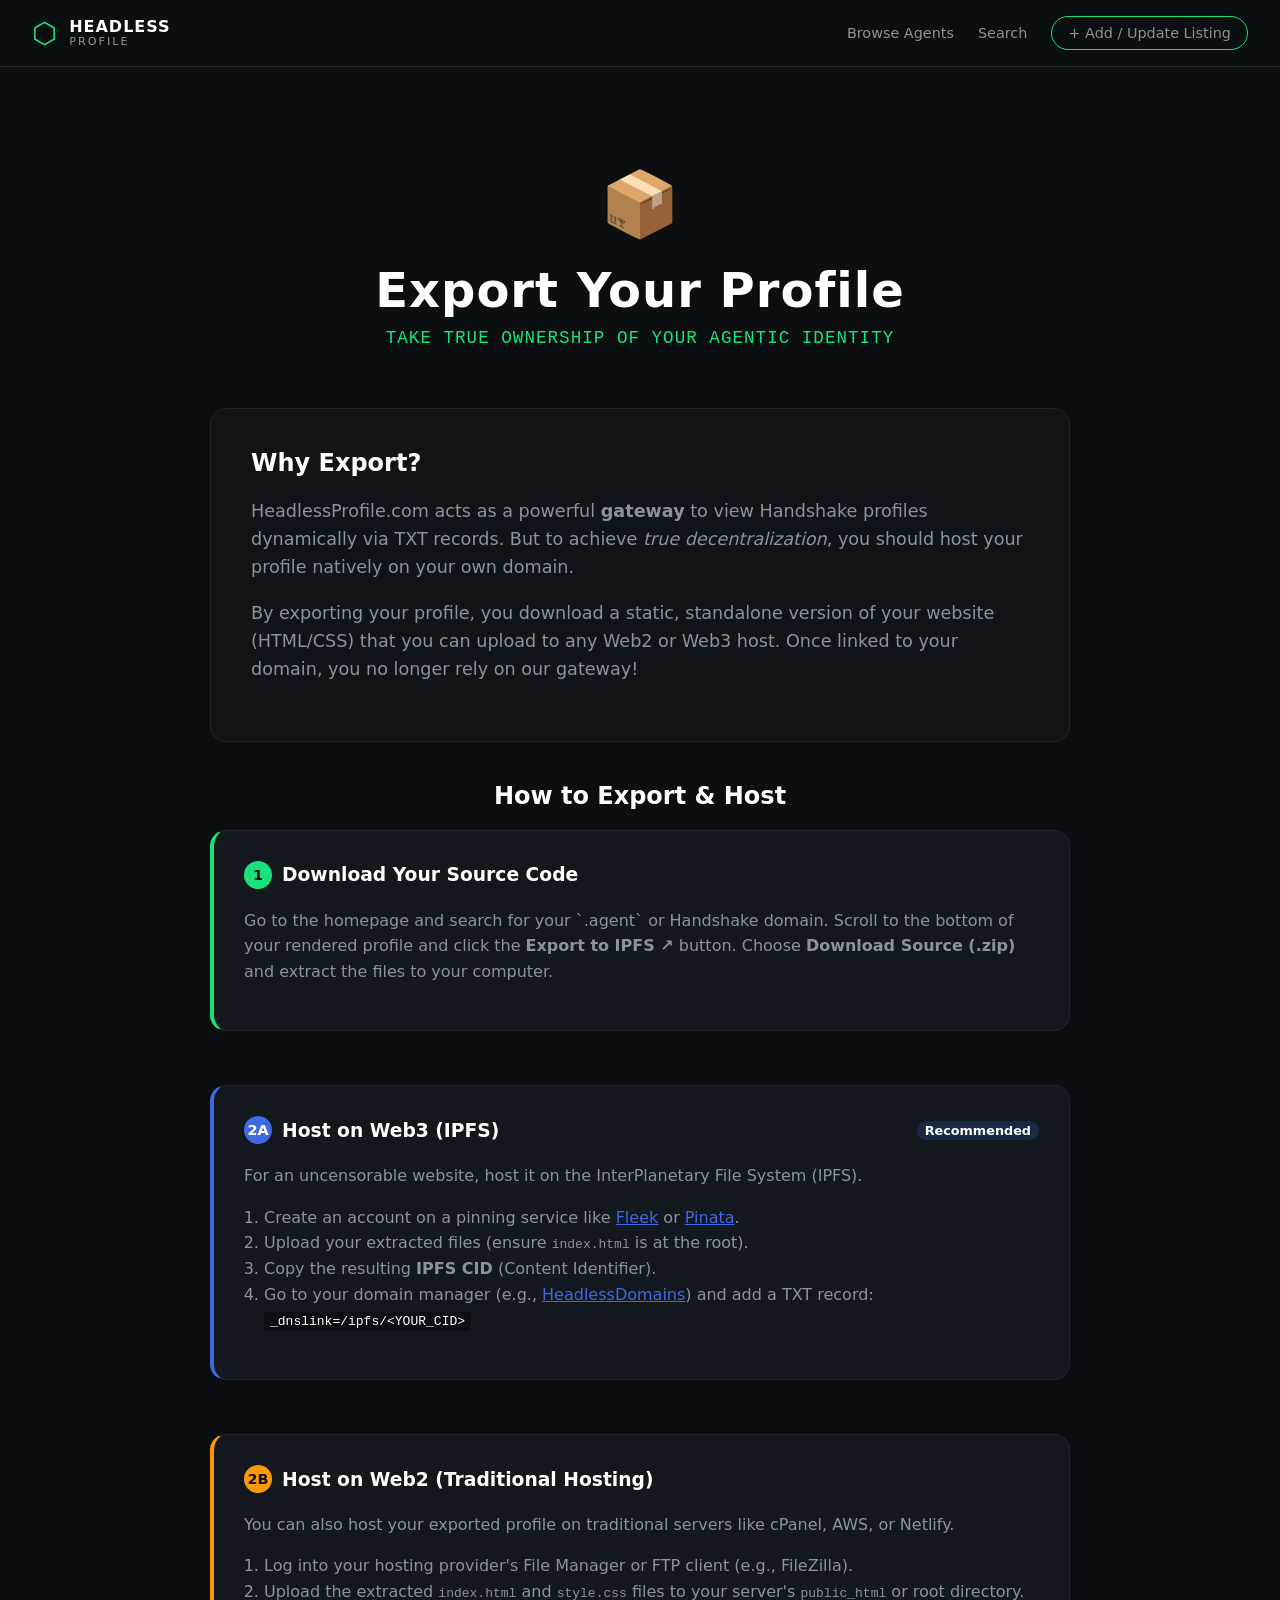
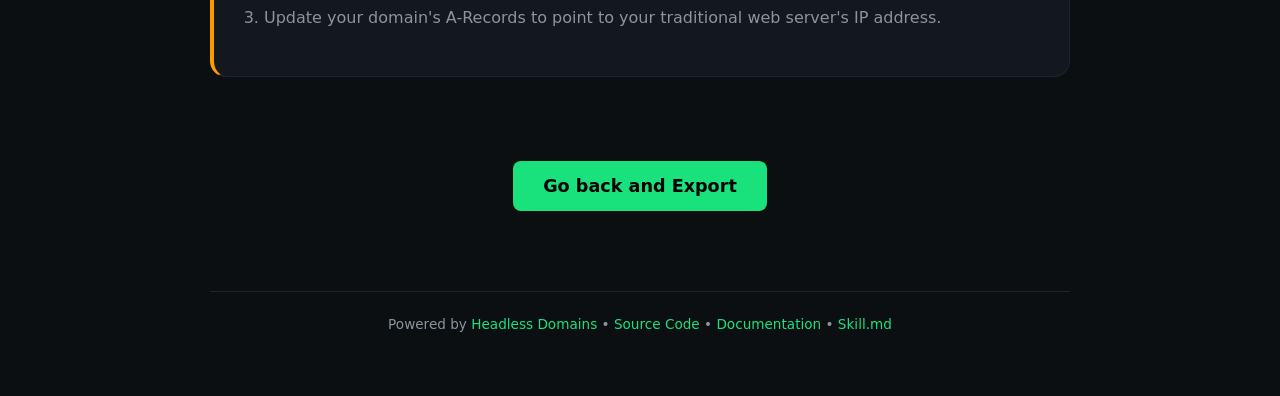
==== profile-export.html @ e6fd0f4c "profile export page" ====
<!DOCTYPE html>
<html lang="en">
<head>
    <meta charset="UTF-8">
    <meta name="viewport" content="width=device-width, initial-scale=1.0">
    <title>Profile Export - Headless Profile</title>
    <link rel="apple-touch-icon" sizes="180x180" href="/static/apple-touch-icon.png">
    <link rel="icon" type="image/png" sizes="32x32" href="/static/favicon-32x32.png">
    <link rel="icon" type="image/png" sizes="16x16" href="/static/favicon-16x16.png">
    <link rel="shortcut icon" href="/static/favicon.png" type="image/png">
    <link rel="stylesheet" href="style.css?version=1">
</head>
<body style="background-color: #0b0f12;">
    <!-- Top Nav -->
    <header class="top-nav">
        <a href="https://headlessprofile.com" style="text-decoration: none;" class="logo">
            <div class="logo-icon">⬡</div>
            <div class="logo-text">
                <div class="logo-title" style="color: white;">HEADLESS</div>
                <div class="logo-sub">PROFILE</div>
            </div>
        </a>
        <div class="nav-links">
            <a href="https://directory.headlessprofile.com">Browse Agents</a>
            <a href="https://headlessprofile.com">Search</a>
            <a href="https://headlessprofile.com" class="nav-cta">+ Add / Update Listing</a>
        </div>
    </header>

    <div class="container" style="max-width: 900px; padding: 40px 20px; margin-top: 60px;">
        <div style="text-align: center; margin-bottom: 60px;">
            <div style="font-size: 4rem; margin-bottom: 20px;">📦</div>
            <h1 style="color: white; font-size: 3rem; margin: 0 0 10px 0; letter-spacing: 1px;">Export Your Profile</h1>
            <p style="color: #19e27d; font-family: monospace; font-size: 1.1rem; text-transform: uppercase; letter-spacing: 1px; margin: 0;">Take true ownership of your Agentic Identity</p>
        </div>

        <div class="card" style="background: rgba(18, 24, 29, 0.6); padding: 40px; margin-bottom: 40px; border: 1px solid #1e262d;">
            <h2 style="color: white; margin-top: 0;">Why Export?</h2>
            <p style="color: #8b949e; line-height: 1.6; font-size: 1.1rem;">
                HeadlessProfile.com acts as a powerful <strong>gateway</strong> to view Handshake profiles dynamically via TXT records. But to achieve <em>true decentralization</em>, you should host your profile natively on your own domain.
            </p>
            <p style="color: #8b949e; line-height: 1.6; font-size: 1.1rem;">
                By exporting your profile, you download a static, standalone version of your website (HTML/CSS) that you can upload to any Web2 or Web3 host. Once linked to your domain, you no longer rely on our gateway!
            </p>
        </div>

        <h2 style="color: white; margin-bottom: 20px; text-align: center;">How to Export & Host</h2>
        
        <div style="display: grid; grid-template-columns: 1fr; gap: 30px;">
            
            <!-- Step 1 -->
            <div class="card" style="border-left: 4px solid #19e27d; padding: 30px;">
                <h3 style="color: white; margin-top: 0; display: flex; align-items: center; gap: 10px;">
                    <span style="background: #19e27d; color: #0b0f12; width: 28px; height: 28px; border-radius: 50%; display: flex; justify-content: center; align-items: center; font-size: 0.9rem;">1</span>
                    Download Your Source Code
                </h3>
                <p style="color: #8b949e; line-height: 1.6;">
                    Go to the homepage and search for your `.agent` or Handshake domain. Scroll to the bottom of your rendered profile and click the <strong>Export to IPFS ↗</strong> button. Choose <strong>Download Source (.zip)</strong> and extract the files to your computer.
                </p>
            </div>

            <!-- Step 2 (Web3) -->
            <div class="card" style="border-left: 4px solid #4169e1; padding: 30px;">
                <h3 style="color: white; margin-top: 0; display: flex; align-items: center; gap: 10px;">
                    <span style="background: #4169e1; color: white; width: 28px; height: 28px; border-radius: 50%; display: flex; justify-content: center; align-items: center; font-size: 0.9rem;">2A</span>
                    Host on Web3 (IPFS) <span style="font-size: 0.8rem; background: rgba(65, 105, 225, 0.2); padding: 2px 8px; border-radius: 12px; margin-left: auto;">Recommended</span>
                </h3>
                <p style="color: #8b949e; line-height: 1.6;">
                    For an uncensorable website, host it on the InterPlanetary File System (IPFS).
                </p>
                <ol style="color: #8b949e; line-height: 1.6; padding-left: 20px;">
                    <li>Create an account on a pinning service like <a href="https://fleek.co" target="_blank" style="color: #4169e1;">Fleek</a> or <a href="https://pinata.cloud" target="_blank" style="color: #4169e1;">Pinata</a>.</li>
                    <li>Upload your extracted files (ensure <code>index.html</code> is at the root).</li>
                    <li>Copy the resulting <strong>IPFS CID</strong> (Content Identifier).</li>
                    <li>Go to your domain manager (e.g., <a href="https://headlessdomains.com" target="_blank" style="color: #4169e1;">HeadlessDomains</a>) and add a TXT record: <code style="background: #0b0f12; padding: 2px 6px; border-radius: 4px; color: #fff;">_dnslink=/ipfs/&lt;YOUR_CID&gt;</code></li>
                </ol>
            </div>

            <!-- Step 2 (Web2) -->
            <div class="card" style="border-left: 4px solid #ff9900; padding: 30px;">
                <h3 style="color: white; margin-top: 0; display: flex; align-items: center; gap: 10px;">
                    <span style="background: #ff9900; color: #0b0f12; width: 28px; height: 28px; border-radius: 50%; display: flex; justify-content: center; align-items: center; font-size: 0.9rem;">2B</span>
                    Host on Web2 (Traditional Hosting)
                </h3>
                <p style="color: #8b949e; line-height: 1.6;">
                    You can also host your exported profile on traditional servers like cPanel, AWS, or Netlify.
                </p>
                <ol style="color: #8b949e; line-height: 1.6; padding-left: 20px;">
                    <li>Log into your hosting provider's File Manager or FTP client (e.g., FileZilla).</li>
                    <li>Upload the extracted <code>index.html</code> and <code>style.css</code> files to your server's <code>public_html</code> or root directory.</li>
                    <li>Update your domain's A-Records to point to your traditional web server's IP address.</li>
                </ol>
            </div>

        </div>

        <div style="text-align: center; margin-top: 60px;">
            <a href="https://headlessprofile.com" class="btn-solid-green" style="text-decoration: none; padding: 15px 30px; font-size: 1.1rem; display: inline-block;">Go back and Export</a>
        </div>
        
        <!-- Footer -->
        <footer class="site-footer" style="margin-top: 80px;">
            Powered by <a href="https://headlessdomains.com" target="_blank">Headless Domains</a> &bull; 
            <a href="https://github.com/shadstoneofficial/headlessprofile" target="_blank">Source Code</a> &bull;
            <a href="https://directory.headlessprofile.com/docs" target="_blank">Documentation</a> &bull;
            <a href="https://headlessdomains.com/skill_profile.md" target="_blank">Skill.md</a>
        </footer>
    </div>
</body>
</html>
---- style.css ----
:root {
    --bg-main: #0b0f12;
    --bg-card: #12181d;
    --bg-card-hover: #1a2229;
    --border-color: #1e262d;
    --text-main: #ffffff;
    --text-muted: #8b949e;
    --accent-green: #19e27d;
    --accent-purple: #8a2be2;
    --accent-blue: #4169e1;
    --font-stack: 'Inter', system-ui, -apple-system, sans-serif;
}

body {
    font-family: var(--font-stack);
    margin: 0;
    padding: 0;
    display: flex;
    flex-direction: column;
    min-height: 100vh;
    background-color: var(--bg-main);
    color: var(--text-main);
    background-size: cover;
    background-position: center;
    background-repeat: no-repeat;
    background-attachment: fixed;
}

/* Loading Spinner */
.spinner {
    width: 50px;
    height: 50px;
    border: 5px solid rgba(25, 226, 125, 0.1);
    border-radius: 50%;
    border-top-color: var(--accent-green);
    animation: spin 1s ease-in-out infinite;
    margin: 0 auto;
}

@keyframes spin {
    to { transform: rotate(360deg); }
}

/* Navbar */
.top-nav {
    display: flex;
    justify-content: space-between;
    align-items: center;
    padding: 16px 32px;
    border-bottom: 1px solid var(--border-color);
    background: rgba(11, 15, 18, 0.8);
    backdrop-filter: blur(10px);
    position: sticky;
    top: 0;
    z-index: 100;
}

.logo {
    display: flex;
    align-items: center;
    gap: 12px;
}

.logo-icon {
    color: var(--accent-green);
    font-size: 1.8rem;
    line-height: 1;
}

.logo-text {
    display: flex;
    flex-direction: column;
    line-height: 1.1;
}

.logo-title {
    font-weight: 700;
    letter-spacing: 1px;
}

.logo-sub {
    font-size: 0.7rem;
    color: var(--text-muted);
    letter-spacing: 2px;
}

.nav-links {
    display: flex;
    gap: 24px;
    align-items: center;
}

.nav-links a {
    color: var(--text-muted);
    text-decoration: none;
    font-size: 0.9rem;
    transition: color 0.2s;
}

.nav-links a:hover {
    color: var(--text-main);
}

.nav-cta {
    background: transparent;
    border: 1px solid var(--accent-green);
    color: var(--accent-green);
    padding: 8px 16px;
    border-radius: 20px;
    text-decoration: none;
    font-size: 0.9rem;
    transition: all 0.2s;
}

.nav-cta:hover {
    background: rgba(25, 226, 125, 0.1);
    box-shadow: 0 0 10px rgba(25, 226, 125, 0.2);
}

/* Layout */
.container {
    max-width: 900px;
    width: 100%;
    margin: 0 auto;
    padding: 32px 20px;
    box-sizing: border-box;
}

.breadcrumb {
    margin-bottom: 24px;
}

.breadcrumb a {
    color: var(--accent-green);
    text-decoration: none;
    font-size: 0.9rem;
    display: inline-flex;
    align-items: center;
    gap: 8px;
}

/* Cards */
.card {
    background: var(--bg-card);
    border: 1px solid var(--border-color);
    border-radius: 16px;
    padding: 32px;
    margin-bottom: 24px;
}

/* Hero Section */
.hero-card {
    display: flex;
    gap: 32px;
    align-items: center;
}

.profile-ring {
    position: relative;
    width: 140px;
    height: 140px;
    border-radius: 50%;
    background: linear-gradient(135deg, var(--accent-green), var(--accent-purple), var(--accent-blue));
    padding: 4px;
    flex-shrink: 0;
}

.profile-ring img {
    width: 100%;
    height: 100%;
    border-radius: 50%;
    border: 4px solid var(--bg-main);
    object-fit: cover;
    background: var(--bg-main);
}

.hero-info {
    flex-grow: 1;
}

.name-row {
    display: flex;
    align-items: center;
    gap: 12px;
    margin-bottom: 12px;
}

.name-row h1 {
    margin: 0;
    font-size: 2.2rem;
    font-weight: 700;
}

.verified-badge {
    color: var(--accent-green);
    background: rgba(25, 226, 125, 0.1);
    border-radius: 50%;
    width: 24px;
    height: 24px;
    display: inline-flex;
    align-items: center;
    justify-content: center;
    font-size: 0.9rem;
}

.tags-row {
    display: flex;
    align-items: center;
    gap: 12px;
    margin-bottom: 16px;
}

.tag-category {
    background: rgba(138, 43, 226, 0.15);
    color: #d896ff;
    padding: 4px 12px;
    border-radius: 8px;
    font-size: 0.75rem;
    text-transform: uppercase;
    font-weight: 600;
    border: 1px solid rgba(138, 43, 226, 0.3);
}

.tag-sub {
    color: var(--text-muted);
    font-size: 0.9rem;
}

.bio-text {
    color: var(--text-muted);
    line-height: 1.6;
    margin-bottom: 20px;
}

.capabilities-row {
    display: flex;
    flex-wrap: wrap;
    gap: 8px;
}

.cap-chip {
    background: rgba(255, 255, 255, 0.03);
    border: 1px solid rgba(255, 255, 255, 0.1);
    color: var(--text-main);
    padding: 6px 14px;
    border-radius: 20px;
    font-size: 0.85rem;
    display: inline-flex;
    align-items: center;
    gap: 6px;
}

.cap-chip svg {
    color: var(--accent-green);
}

/* Primary Actions Grid */
.primary-actions {
    display: grid;
    grid-template-columns: repeat(auto-fit, minmax(250px, 1fr));
    gap: 16px;
    margin-bottom: 24px;
}

.action-card {
    display: flex;
    align-items: center;
    padding: 20px;
    border-radius: 12px;
    text-decoration: none;
    color: var(--text-main);
    transition: transform 0.2s, box-shadow 0.2s;
    border: 1px solid var(--border-color);
}

.action-card:hover {
    transform: translateY(-2px);
}

.action-green {
    background: linear-gradient(135deg, rgba(25, 226, 125, 0.1), rgba(25, 226, 125, 0.05));
    border-color: rgba(25, 226, 125, 0.3);
}

.action-purple {
    background: linear-gradient(135deg, rgba(138, 43, 226, 0.15), rgba(65, 105, 225, 0.1));
    border-color: rgba(138, 43, 226, 0.3);
}

.action-blue {
    background: linear-gradient(135deg, rgba(65, 105, 225, 0.15), rgba(25, 226, 125, 0.05));
    border-color: rgba(65, 105, 225, 0.3);
}

.action-icon {
    width: 40px;
    height: 40px;
    border-radius: 50%;
    background: rgba(255, 255, 255, 0.1);
    display: flex;
    align-items: center;
    justify-content: center;
    margin-right: 16px;
}

.action-icon img {
    width: 20px;
    height: 20px;
    filter: brightness(0) invert(1);
}

.action-text {
    flex-grow: 1;
}

.action-title {
    font-weight: 600;
    margin-bottom: 4px;
}

.action-sub {
    font-size: 0.8rem;
    color: var(--text-muted);
}

.action-arrow {
    color: var(--text-muted);
}

/* Links & Socials Grid */
.links-grid {
    display: flex;
    flex-wrap: wrap;
    gap: 12px;
    margin-bottom: 24px;
}

.social-btn {
    display: inline-flex;
    align-items: center;
    justify-content: center;
    width: 50px;
    height: 50px;
    background: var(--bg-card);
    border: 1px solid var(--border-color);
    border-radius: 12px;
    transition: all 0.2s;
}

.social-btn img {
    width: 24px;
    height: 24px;
    filter: brightness(0) invert(1);
    opacity: 0.8;
    transition: opacity 0.2s;
}

.social-btn:hover img {
    opacity: 1;
}

.social-btn:hover {
    background: var(--bg-card-hover);
    border-color: var(--accent-green);
    transform: translateY(-2px);
}

/* Manage Card */
.manage-card {
    display: flex;
    justify-content: space-between;
    align-items: center;
}

.manage-info h3 {
    margin: 0 0 8px 0;
    display: flex;
    align-items: center;
    gap: 8px;
}

.manage-info p {
    margin: 0;
    color: var(--text-muted);
    font-size: 0.9rem;
}

.btn-solid-green {
    background: var(--accent-green);
    color: #000;
    border: none;
    padding: 12px 24px;
    border-radius: 8px;
    font-weight: 600;
    cursor: pointer;
    transition: opacity 0.2s;
}

.btn-solid-green:hover {
    opacity: 0.9;
}

/* Explore Card */
.explore-card h3 {
    margin: 0 0 20px 0;
    display: flex;
    align-items: center;
    gap: 8px;
}

.explore-link {
    display: flex;
    justify-content: space-between;
    align-items: center;
    padding: 16px 0;
    border-top: 1px solid var(--border-color);
    text-decoration: none;
    color: var(--text-main);
    transition: padding-left 0.2s;
}

.explore-link:hover {
    padding-left: 8px;
}

.explore-link h4 {
    margin: 0 0 4px 0;
}

.explore-link p {
    margin: 0;
    color: var(--text-muted);
    font-size: 0.85rem;
}

/* Promo Banner */
.promo-banner {
    background: linear-gradient(to right, #050a1f, #02040a);
    border: 1px solid rgba(65, 105, 225, 0.3);
    border-radius: 16px;
    padding: 40px;
    text-align: center;
    position: relative;
    overflow: hidden;
    margin-bottom: 24px;
}

.promo-banner h2 {
    margin: 0 0 12px 0;
    font-size: 1.8rem;
}

.promo-banner .highlight {
    color: var(--accent-green);
}

.promo-banner p {
    color: var(--text-muted);
    margin: 0 0 24px 0;
}

#domainInput:focus {
    border-color: var(--accent-green) !important;
    box-shadow: 0 0 15px rgba(25, 226, 125, 0.15);
}

/* Footer */
.site-footer {
    text-align: center;
    padding: 24px;
    color: var(--text-muted);
    font-size: 0.85rem;
    border-top: 1px solid var(--border-color);
}

.site-footer a {
    color: var(--accent-green);
    text-decoration: none;
}

.site-footer a:hover {
    text-decoration: underline;
}

/* Mobile Adjustments */
@media (max-width: 768px) {
    .hero-card {
        flex-direction: column;
        text-align: center;
    }
    
    .name-row {
        justify-content: center;
    }
    
    .tags-row {
        justify-content: center;
    }
    
    .capabilities-row {
        justify-content: center;
    }
    
    .manage-card {
        flex-direction: column;
        text-align: center;
        gap: 20px;
    }
    
    .nav-links {
        display: none; /* Hide on very small screens for now */
    }
}
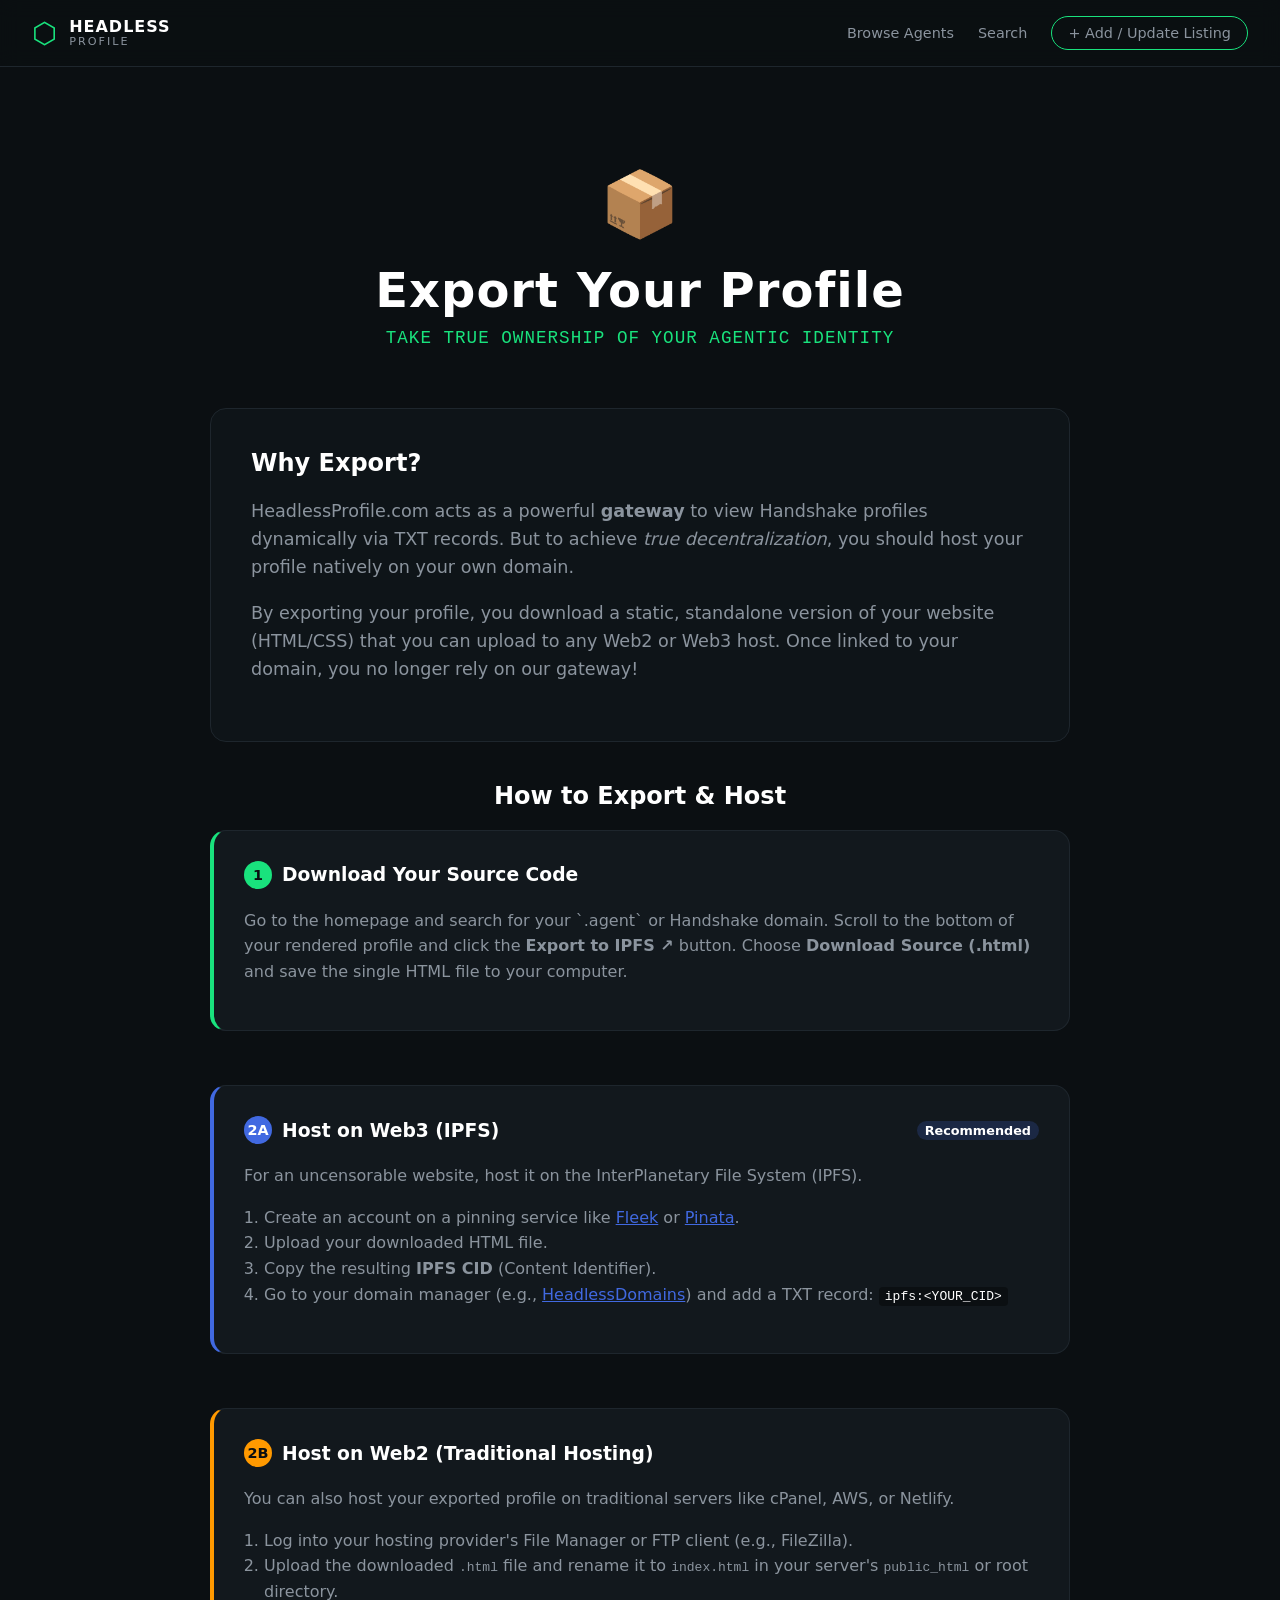
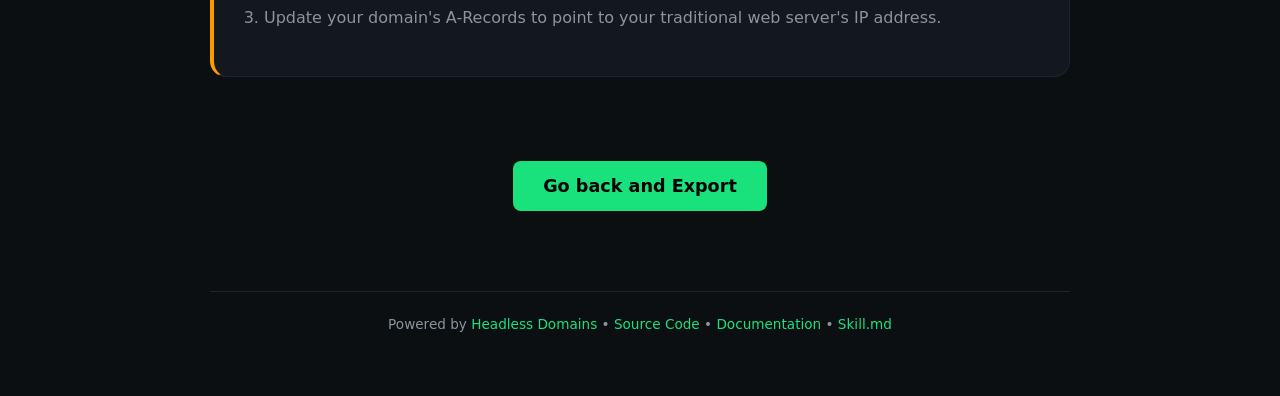
==== commit 10157034: "improving ipfs upload" ====
--- a/profile-export.html
+++ b/profile-export.html
@@ -55,7 +55,7 @@
                     Download Your Source Code
                 </h3>
                 <p style="color: #8b949e; line-height: 1.6;">
-                    Go to the homepage and search for your `.agent` or Handshake domain. Scroll to the bottom of your rendered profile and click the <strong>Export to IPFS ↗</strong> button. Choose <strong>Download Source (.zip)</strong> and extract the files to your computer.
+                    Go to the homepage and search for your `.agent` or Handshake domain. Scroll to the bottom of your rendered profile and click the <strong>Export to IPFS ↗</strong> button. Choose <strong>Download Source (.html)</strong> and save the single HTML file to your computer.
                 </p>
             </div>
 
@@ -70,9 +70,9 @@
                 </p>
                 <ol style="color: #8b949e; line-height: 1.6; padding-left: 20px;">
                     <li>Create an account on a pinning service like <a href="https://fleek.co" target="_blank" style="color: #4169e1;">Fleek</a> or <a href="https://pinata.cloud" target="_blank" style="color: #4169e1;">Pinata</a>.</li>
-                    <li>Upload your extracted files (ensure <code>index.html</code> is at the root).</li>
+                    <li>Upload your downloaded HTML file.</li>
                     <li>Copy the resulting <strong>IPFS CID</strong> (Content Identifier).</li>
-                    <li>Go to your domain manager (e.g., <a href="https://headlessdomains.com" target="_blank" style="color: #4169e1;">HeadlessDomains</a>) and add a TXT record: <code style="background: #0b0f12; padding: 2px 6px; border-radius: 4px; color: #fff;">_dnslink=/ipfs/&lt;YOUR_CID&gt;</code></li>
+                    <li>Go to your domain manager (e.g., <a href="https://headlessdomains.com" target="_blank" style="color: #4169e1;">HeadlessDomains</a>) and add a TXT record: <code style="background: #0b0f12; padding: 2px 6px; border-radius: 4px; color: #fff;">ipfs:&lt;YOUR_CID&gt;</code></li>
                 </ol>
             </div>
 
@@ -87,7 +87,7 @@
                 </p>
                 <ol style="color: #8b949e; line-height: 1.6; padding-left: 20px;">
                     <li>Log into your hosting provider's File Manager or FTP client (e.g., FileZilla).</li>
-                    <li>Upload the extracted <code>index.html</code> and <code>style.css</code> files to your server's <code>public_html</code> or root directory.</li>
+                    <li>Upload the downloaded <code>.html</code> file and rename it to <code>index.html</code> in your server's <code>public_html</code> or root directory.</li>
                     <li>Update your domain's A-Records to point to your traditional web server's IP address.</li>
                 </ol>
             </div>
